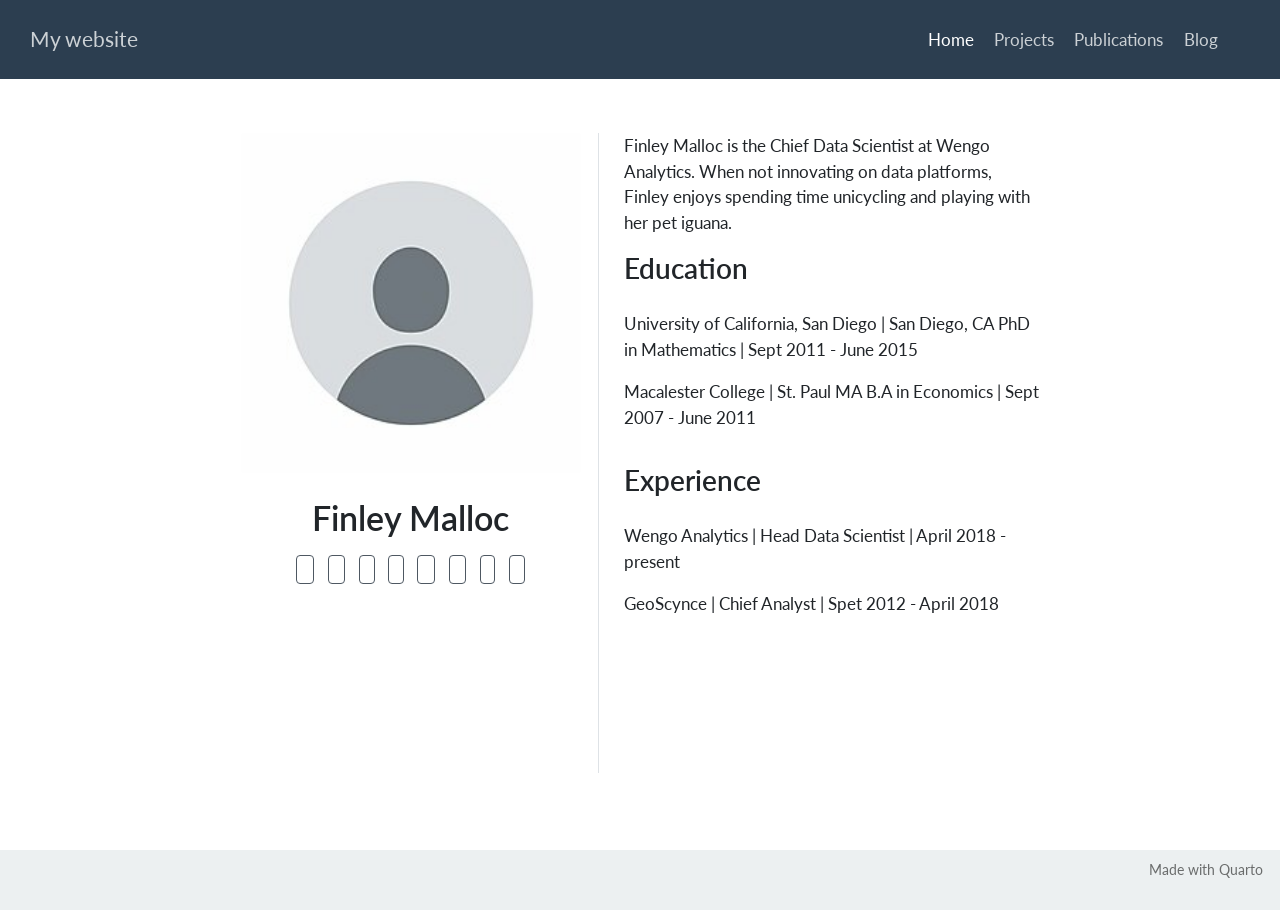
==== index.html @ 3b53aaf0 "Initialize gh-pages" ====
<!DOCTYPE html>
<html xmlns="http://www.w3.org/1999/xhtml" lang="en" xml:lang="en"><head>

<meta charset="utf-8">
<meta name="generator" content="quarto-1.5.57">

<meta name="viewport" content="width=device-width, initial-scale=1.0, user-scalable=yes">


<title>Finley Malloc – My website</title>
<style>
code{white-space: pre-wrap;}
span.smallcaps{font-variant: small-caps;}
div.columns{display: flex; gap: min(4vw, 1.5em);}
div.column{flex: auto; overflow-x: auto;}
div.hanging-indent{margin-left: 1.5em; text-indent: -1.5em;}
ul.task-list{list-style: none;}
ul.task-list li input[type="checkbox"] {
  width: 0.8em;
  margin: 0 0.8em 0.2em -1em; /* quarto-specific, see https://github.com/quarto-dev/quarto-cli/issues/4556 */ 
  vertical-align: middle;
}
</style>


<script src="site_libs/quarto-nav/quarto-nav.js"></script>
<script src="site_libs/quarto-nav/headroom.min.js"></script>
<script src="site_libs/clipboard/clipboard.min.js"></script>
<script src="site_libs/quarto-search/autocomplete.umd.js"></script>
<script src="site_libs/quarto-search/fuse.min.js"></script>
<script src="site_libs/quarto-search/quarto-search.js"></script>
<meta name="quarto:offset" content="./">
<script src="site_libs/quarto-html/quarto.js"></script>
<script src="site_libs/quarto-html/popper.min.js"></script>
<script src="site_libs/quarto-html/tippy.umd.min.js"></script>
<link href="site_libs/quarto-html/tippy.css" rel="stylesheet">
<link href="site_libs/quarto-html/quarto-syntax-highlighting.css" rel="stylesheet" id="quarto-text-highlighting-styles">
<script src="site_libs/bootstrap/bootstrap.min.js"></script>
<link href="site_libs/bootstrap/bootstrap-icons.css" rel="stylesheet">
<link href="site_libs/bootstrap/bootstrap.min.css" rel="stylesheet" id="quarto-bootstrap" data-mode="light">
<script src="site_libs/quarto-contrib/iconify-2.1.0/iconify-icon.min.js"></script>
<script id="quarto-search-options" type="application/json">{
  "location": "navbar",
  "copy-button": false,
  "collapse-after": 3,
  "panel-placement": "end",
  "type": "overlay",
  "limit": 50,
  "keyboard-shortcut": [
    "f",
    "/",
    "s"
  ],
  "show-item-context": false,
  "language": {
    "search-no-results-text": "No results",
    "search-matching-documents-text": "matching documents",
    "search-copy-link-title": "Copy link to search",
    "search-hide-matches-text": "Hide additional matches",
    "search-more-match-text": "more match in this document",
    "search-more-matches-text": "more matches in this document",
    "search-clear-button-title": "Clear",
    "search-text-placeholder": "",
    "search-detached-cancel-button-title": "Cancel",
    "search-submit-button-title": "Submit",
    "search-label": "Search"
  }
}</script>


<link rel="stylesheet" href="styles.css">
<meta property="og:title" content="Finley Malloc – My website">
<meta property="og:description" content="I am a scientist">
<meta property="og:site_name" content="My website">
<meta name="twitter:title" content="Finley Malloc – My website">
<meta name="twitter:description" content="I am a scientist">
<meta name="twitter:card" content="summary">
</head>

<body class="nav-fixed fullcontent">

<div id="quarto-search-results"></div>
  <header id="quarto-header" class="headroom fixed-top">
    <nav class="navbar navbar-expand-lg " data-bs-theme="dark">
      <div class="navbar-container container-fluid">
      <div class="navbar-brand-container mx-auto">
    <a class="navbar-brand" href="./index.html">
    <span class="navbar-title">My website</span>
    </a>
  </div>
            <div id="quarto-search" class="" title="Search"></div>
          <button class="navbar-toggler" type="button" data-bs-toggle="collapse" data-bs-target="#navbarCollapse" aria-controls="navbarCollapse" role="menu" aria-expanded="false" aria-label="Toggle navigation" onclick="if (window.quartoToggleHeadroom) { window.quartoToggleHeadroom(); }">
  <span class="navbar-toggler-icon"></span>
</button>
          <div class="collapse navbar-collapse" id="navbarCollapse">
            <ul class="navbar-nav navbar-nav-scroll ms-auto">
  <li class="nav-item">
    <a class="nav-link active" href="./index.html" aria-current="page"> 
<span class="menu-text">Home</span></a>
  </li>  
  <li class="nav-item">
    <a class="nav-link" href="./Projects.html"> 
<span class="menu-text">Projects</span></a>
  </li>  
  <li class="nav-item">
    <a class="nav-link" href="./Publications.html"> 
<span class="menu-text">Publications</span></a>
  </li>  
  <li class="nav-item">
    <a class="nav-link" href="./Blog.html"> 
<span class="menu-text">Blog</span></a>
  </li>  
  <li class="nav-item compact">
    <a class="nav-link" href="./index.xml"> <i class="bi bi-rss" role="img">
</i> 
<span class="menu-text"></span></a>
  </li>  
</ul>
          </div> <!-- /navcollapse -->
            <div class="quarto-navbar-tools">
</div>
      </div> <!-- /container-fluid -->
    </nav>
</header>
<!-- content -->
<div id="quarto-content" class="quarto-container page-columns page-rows-contents page-layout-article page-navbar">
<!-- sidebar -->
<!-- margin-sidebar -->
    
<!-- main -->
<div class="quarto-about-trestles">
  <div class="about-entity">
    <img src="avatar.jpg" class="about-image
  rounded " style="width: 20em;">
<header id="title-block-header" class="quarto-title-block default">
<div class="quarto-title">
<h1 class="title">Finley Malloc</h1>
</div>
<div class="quarto-title-meta">
  </div>
</header>
    <div class="about-links">
  <a href="mailto: test@example.com" class="about-link" rel="" target="">
    <i class="bi bi-envelope"></i>
     <span class="about-link-text"></span>
  </a>
  <a href="https://joinmastodon.org" class="about-link" rel="" target="">
    <i class="bi bi-mastodon"></i>
     <span class="about-link-text"></span>
  </a>
  <a href="https://bsky.app" class="about-link" rel="" target="">
     <span class="about-link-text"><iconify-icon role="img" inline="" icon="fa6-brands:bluesky" aria-label="Icon bluesky from fa6-brands Iconify.design set." title="BlueSky"></iconify-icon></span>
  </a>
  <a href="https://x.com" class="about-link" rel="" target="">
     <span class="about-link-text"><iconify-icon role="img" inline="" icon="fa6-brands:x-twitter" aria-label="Icon x-twitter from fa6-brands Iconify.design set." title="Twitter"></iconify-icon></span>
  </a>
  <a href="https://github.com" class="about-link" rel="" target="">
    <i class="bi bi-github"></i>
     <span class="about-link-text"></span>
  </a>
  <a href="https://linkedin.com/" class="about-link" rel="" target="">
    <i class="bi bi-linkedin"></i>
     <span class="about-link-text"></span>
  </a>
  <a href="https://scholar.google.com" class="about-link" rel="" target="">
     <span class="about-link-text"><iconify-icon role="img" inline="" icon="academicons:google-scholar-square" style="font-size: 1.2em;" aria-label="Icon google-scholar-square from academicons Iconify.design set." title="Scholar"></iconify-icon></span>
  </a>
  <a href="https://orcid.org/" class="about-link" rel="" target="">
     <span class="about-link-text"><iconify-icon role="img" inline="" icon="fa6-brands:orcid" style="font-size: 1.2em;" aria-label="Icon orcid from fa6-brands Iconify.design set." title="ORCID"></iconify-icon></span>
  </a>
</div>
  </div>
  <div class="about-contents"><main class="content" id="quarto-document-content">
<p>Finley Malloc is the Chief Data Scientist at Wengo Analytics. When not innovating on data platforms, Finley enjoys spending time unicycling and playing with her pet iguana.</p>
<section id="education" class="level2">
<h2 data-anchor-id="education">Education</h2>
<p>University of California, San Diego | San Diego, CA PhD in Mathematics | Sept 2011 - June 2015</p>
<p>Macalester College | St.&nbsp;Paul MA B.A in Economics | Sept 2007 - June 2011</p>
</section>
<section id="experience" class="level2">
<h2 data-anchor-id="experience">Experience</h2>
<p>Wengo Analytics | Head Data Scientist | April 2018 - present</p>
<p>GeoScynce | Chief Analyst | Spet 2012 - April 2018</p>


</section>
</main></div>
</div>
 <!-- /main -->
<script id="quarto-html-after-body" type="application/javascript">
window.document.addEventListener("DOMContentLoaded", function (event) {
  const toggleBodyColorMode = (bsSheetEl) => {
    const mode = bsSheetEl.getAttribute("data-mode");
    const bodyEl = window.document.querySelector("body");
    if (mode === "dark") {
      bodyEl.classList.add("quarto-dark");
      bodyEl.classList.remove("quarto-light");
    } else {
      bodyEl.classList.add("quarto-light");
      bodyEl.classList.remove("quarto-dark");
    }
  }
  const toggleBodyColorPrimary = () => {
    const bsSheetEl = window.document.querySelector("link#quarto-bootstrap");
    if (bsSheetEl) {
      toggleBodyColorMode(bsSheetEl);
    }
  }
  toggleBodyColorPrimary();  
  const isCodeAnnotation = (el) => {
    for (const clz of el.classList) {
      if (clz.startsWith('code-annotation-')) {                     
        return true;
      }
    }
    return false;
  }
  const onCopySuccess = function(e) {
    // button target
    const button = e.trigger;
    // don't keep focus
    button.blur();
    // flash "checked"
    button.classList.add('code-copy-button-checked');
    var currentTitle = button.getAttribute("title");
    button.setAttribute("title", "Copied!");
    let tooltip;
    if (window.bootstrap) {
      button.setAttribute("data-bs-toggle", "tooltip");
      button.setAttribute("data-bs-placement", "left");
      button.setAttribute("data-bs-title", "Copied!");
      tooltip = new bootstrap.Tooltip(button, 
        { trigger: "manual", 
          customClass: "code-copy-button-tooltip",
          offset: [0, -8]});
      tooltip.show();    
    }
    setTimeout(function() {
      if (tooltip) {
        tooltip.hide();
        button.removeAttribute("data-bs-title");
        button.removeAttribute("data-bs-toggle");
        button.removeAttribute("data-bs-placement");
      }
      button.setAttribute("title", currentTitle);
      button.classList.remove('code-copy-button-checked');
    }, 1000);
    // clear code selection
    e.clearSelection();
  }
  const getTextToCopy = function(trigger) {
      const codeEl = trigger.previousElementSibling.cloneNode(true);
      for (const childEl of codeEl.children) {
        if (isCodeAnnotation(childEl)) {
          childEl.remove();
        }
      }
      return codeEl.innerText;
  }
  const clipboard = new window.ClipboardJS('.code-copy-button:not([data-in-quarto-modal])', {
    text: getTextToCopy
  });
  clipboard.on('success', onCopySuccess);
  if (window.document.getElementById('quarto-embedded-source-code-modal')) {
    // For code content inside modals, clipBoardJS needs to be initialized with a container option
    // TODO: Check when it could be a function (https://github.com/zenorocha/clipboard.js/issues/860)
    const clipboardModal = new window.ClipboardJS('.code-copy-button[data-in-quarto-modal]', {
      text: getTextToCopy,
      container: window.document.getElementById('quarto-embedded-source-code-modal')
    });
    clipboardModal.on('success', onCopySuccess);
  }
    var localhostRegex = new RegExp(/^(?:http|https):\/\/localhost\:?[0-9]*\//);
    var mailtoRegex = new RegExp(/^mailto:/);
      var filterRegex = new RegExp("https:\/\/pakillo\.github\.io\/academic-website-template-Quarto");
    var isInternal = (href) => {
        return filterRegex.test(href) || localhostRegex.test(href) || mailtoRegex.test(href);
    }
    // Inspect non-navigation links and adorn them if external
 	var links = window.document.querySelectorAll('a[href]:not(.nav-link):not(.navbar-brand):not(.toc-action):not(.sidebar-link):not(.sidebar-item-toggle):not(.pagination-link):not(.no-external):not([aria-hidden]):not(.dropdown-item):not(.quarto-navigation-tool):not(.about-link)');
    for (var i=0; i<links.length; i++) {
      const link = links[i];
      if (!isInternal(link.href)) {
        // undo the damage that might have been done by quarto-nav.js in the case of
        // links that we want to consider external
        if (link.dataset.originalHref !== undefined) {
          link.href = link.dataset.originalHref;
        }
      }
    }
  function tippyHover(el, contentFn, onTriggerFn, onUntriggerFn) {
    const config = {
      allowHTML: true,
      maxWidth: 500,
      delay: 100,
      arrow: false,
      appendTo: function(el) {
          return el.parentElement;
      },
      interactive: true,
      interactiveBorder: 10,
      theme: 'quarto',
      placement: 'bottom-start',
    };
    if (contentFn) {
      config.content = contentFn;
    }
    if (onTriggerFn) {
      config.onTrigger = onTriggerFn;
    }
    if (onUntriggerFn) {
      config.onUntrigger = onUntriggerFn;
    }
    window.tippy(el, config); 
  }
  const noterefs = window.document.querySelectorAll('a[role="doc-noteref"]');
  for (var i=0; i<noterefs.length; i++) {
    const ref = noterefs[i];
    tippyHover(ref, function() {
      // use id or data attribute instead here
      let href = ref.getAttribute('data-footnote-href') || ref.getAttribute('href');
      try { href = new URL(href).hash; } catch {}
      const id = href.replace(/^#\/?/, "");
      const note = window.document.getElementById(id);
      if (note) {
        return note.innerHTML;
      } else {
        return "";
      }
    });
  }
  const xrefs = window.document.querySelectorAll('a.quarto-xref');
  const processXRef = (id, note) => {
    // Strip column container classes
    const stripColumnClz = (el) => {
      el.classList.remove("page-full", "page-columns");
      if (el.children) {
        for (const child of el.children) {
          stripColumnClz(child);
        }
      }
    }
    stripColumnClz(note)
    if (id === null || id.startsWith('sec-')) {
      // Special case sections, only their first couple elements
      const container = document.createElement("div");
      if (note.children && note.children.length > 2) {
        container.appendChild(note.children[0].cloneNode(true));
        for (let i = 1; i < note.children.length; i++) {
          const child = note.children[i];
          if (child.tagName === "P" && child.innerText === "") {
            continue;
          } else {
            container.appendChild(child.cloneNode(true));
            break;
          }
        }
        if (window.Quarto?.typesetMath) {
          window.Quarto.typesetMath(container);
        }
        return container.innerHTML
      } else {
        if (window.Quarto?.typesetMath) {
          window.Quarto.typesetMath(note);
        }
        return note.innerHTML;
      }
    } else {
      // Remove any anchor links if they are present
      const anchorLink = note.querySelector('a.anchorjs-link');
      if (anchorLink) {
        anchorLink.remove();
      }
      if (window.Quarto?.typesetMath) {
        window.Quarto.typesetMath(note);
      }
      // TODO in 1.5, we should make sure this works without a callout special case
      if (note.classList.contains("callout")) {
        return note.outerHTML;
      } else {
        return note.innerHTML;
      }
    }
  }
  for (var i=0; i<xrefs.length; i++) {
    const xref = xrefs[i];
    tippyHover(xref, undefined, function(instance) {
      instance.disable();
      let url = xref.getAttribute('href');
      let hash = undefined; 
      if (url.startsWith('#')) {
        hash = url;
      } else {
        try { hash = new URL(url).hash; } catch {}
      }
      if (hash) {
        const id = hash.replace(/^#\/?/, "");
        const note = window.document.getElementById(id);
        if (note !== null) {
          try {
            const html = processXRef(id, note.cloneNode(true));
            instance.setContent(html);
          } finally {
            instance.enable();
            instance.show();
          }
        } else {
          // See if we can fetch this
          fetch(url.split('#')[0])
          .then(res => res.text())
          .then(html => {
            const parser = new DOMParser();
            const htmlDoc = parser.parseFromString(html, "text/html");
            const note = htmlDoc.getElementById(id);
            if (note !== null) {
              const html = processXRef(id, note);
              instance.setContent(html);
            } 
          }).finally(() => {
            instance.enable();
            instance.show();
          });
        }
      } else {
        // See if we can fetch a full url (with no hash to target)
        // This is a special case and we should probably do some content thinning / targeting
        fetch(url)
        .then(res => res.text())
        .then(html => {
          const parser = new DOMParser();
          const htmlDoc = parser.parseFromString(html, "text/html");
          const note = htmlDoc.querySelector('main.content');
          if (note !== null) {
            // This should only happen for chapter cross references
            // (since there is no id in the URL)
            // remove the first header
            if (note.children.length > 0 && note.children[0].tagName === "HEADER") {
              note.children[0].remove();
            }
            const html = processXRef(null, note);
            instance.setContent(html);
          } 
        }).finally(() => {
          instance.enable();
          instance.show();
        });
      }
    }, function(instance) {
    });
  }
      let selectedAnnoteEl;
      const selectorForAnnotation = ( cell, annotation) => {
        let cellAttr = 'data-code-cell="' + cell + '"';
        let lineAttr = 'data-code-annotation="' +  annotation + '"';
        const selector = 'span[' + cellAttr + '][' + lineAttr + ']';
        return selector;
      }
      const selectCodeLines = (annoteEl) => {
        const doc = window.document;
        const targetCell = annoteEl.getAttribute("data-target-cell");
        const targetAnnotation = annoteEl.getAttribute("data-target-annotation");
        const annoteSpan = window.document.querySelector(selectorForAnnotation(targetCell, targetAnnotation));
        const lines = annoteSpan.getAttribute("data-code-lines").split(",");
        const lineIds = lines.map((line) => {
          return targetCell + "-" + line;
        })
        let top = null;
        let height = null;
        let parent = null;
        if (lineIds.length > 0) {
            //compute the position of the single el (top and bottom and make a div)
            const el = window.document.getElementById(lineIds[0]);
            top = el.offsetTop;
            height = el.offsetHeight;
            parent = el.parentElement.parentElement;
          if (lineIds.length > 1) {
            const lastEl = window.document.getElementById(lineIds[lineIds.length - 1]);
            const bottom = lastEl.offsetTop + lastEl.offsetHeight;
            height = bottom - top;
          }
          if (top !== null && height !== null && parent !== null) {
            // cook up a div (if necessary) and position it 
            let div = window.document.getElementById("code-annotation-line-highlight");
            if (div === null) {
              div = window.document.createElement("div");
              div.setAttribute("id", "code-annotation-line-highlight");
              div.style.position = 'absolute';
              parent.appendChild(div);
            }
            div.style.top = top - 2 + "px";
            div.style.height = height + 4 + "px";
            div.style.left = 0;
            let gutterDiv = window.document.getElementById("code-annotation-line-highlight-gutter");
            if (gutterDiv === null) {
              gutterDiv = window.document.createElement("div");
              gutterDiv.setAttribute("id", "code-annotation-line-highlight-gutter");
              gutterDiv.style.position = 'absolute';
              const codeCell = window.document.getElementById(targetCell);
              const gutter = codeCell.querySelector('.code-annotation-gutter');
              gutter.appendChild(gutterDiv);
            }
            gutterDiv.style.top = top - 2 + "px";
            gutterDiv.style.height = height + 4 + "px";
          }
          selectedAnnoteEl = annoteEl;
        }
      };
      const unselectCodeLines = () => {
        const elementsIds = ["code-annotation-line-highlight", "code-annotation-line-highlight-gutter"];
        elementsIds.forEach((elId) => {
          const div = window.document.getElementById(elId);
          if (div) {
            div.remove();
          }
        });
        selectedAnnoteEl = undefined;
      };
        // Handle positioning of the toggle
    window.addEventListener(
      "resize",
      throttle(() => {
        elRect = undefined;
        if (selectedAnnoteEl) {
          selectCodeLines(selectedAnnoteEl);
        }
      }, 10)
    );
    function throttle(fn, ms) {
    let throttle = false;
    let timer;
      return (...args) => {
        if(!throttle) { // first call gets through
            fn.apply(this, args);
            throttle = true;
        } else { // all the others get throttled
            if(timer) clearTimeout(timer); // cancel #2
            timer = setTimeout(() => {
              fn.apply(this, args);
              timer = throttle = false;
            }, ms);
        }
      };
    }
      // Attach click handler to the DT
      const annoteDls = window.document.querySelectorAll('dt[data-target-cell]');
      for (const annoteDlNode of annoteDls) {
        annoteDlNode.addEventListener('click', (event) => {
          const clickedEl = event.target;
          if (clickedEl !== selectedAnnoteEl) {
            unselectCodeLines();
            const activeEl = window.document.querySelector('dt[data-target-cell].code-annotation-active');
            if (activeEl) {
              activeEl.classList.remove('code-annotation-active');
            }
            selectCodeLines(clickedEl);
            clickedEl.classList.add('code-annotation-active');
          } else {
            // Unselect the line
            unselectCodeLines();
            clickedEl.classList.remove('code-annotation-active');
          }
        });
      }
  const findCites = (el) => {
    const parentEl = el.parentElement;
    if (parentEl) {
      const cites = parentEl.dataset.cites;
      if (cites) {
        return {
          el,
          cites: cites.split(' ')
        };
      } else {
        return findCites(el.parentElement)
      }
    } else {
      return undefined;
    }
  };
  var bibliorefs = window.document.querySelectorAll('a[role="doc-biblioref"]');
  for (var i=0; i<bibliorefs.length; i++) {
    const ref = bibliorefs[i];
    const citeInfo = findCites(ref);
    if (citeInfo) {
      tippyHover(citeInfo.el, function() {
        var popup = window.document.createElement('div');
        citeInfo.cites.forEach(function(cite) {
          var citeDiv = window.document.createElement('div');
          citeDiv.classList.add('hanging-indent');
          citeDiv.classList.add('csl-entry');
          var biblioDiv = window.document.getElementById('ref-' + cite);
          if (biblioDiv) {
            citeDiv.innerHTML = biblioDiv.innerHTML;
          }
          popup.appendChild(citeDiv);
        });
        return popup.innerHTML;
      });
    }
  }
});
</script>
</div> <!-- /content -->
<footer class="footer">
  <div class="nav-footer">
    <div class="nav-footer-left">
      &nbsp;
    </div>   
    <div class="nav-footer-center">
      &nbsp;
    </div>
    <div class="nav-footer-right">
<p>Made with Quarto</p>
</div>
  </div>
</footer>




</body></html>
---- site_libs/quarto-html/tippy.css ----
.tippy-box[data-animation=fade][data-state=hidden]{opacity:0}[data-tippy-root]{max-width:calc(100vw - 10px)}.tippy-box{position:relative;background-color:#333;color:#fff;border-radius:4px;font-size:14px;line-height:1.4;white-space:normal;outline:0;transition-property:transform,visibility,opacity}.tippy-box[data-placement^=top]>.tippy-arrow{bottom:0}.tippy-box[data-placement^=top]>.tippy-arrow:before{bottom:-7px;left:0;border-width:8px 8px 0;border-top-color:initial;transform-origin:center top}.tippy-box[data-placement^=bottom]>.tippy-arrow{top:0}.tippy-box[data-placement^=bottom]>.tippy-arrow:before{top:-7px;left:0;border-width:0 8px 8px;border-bottom-color:initial;transform-origin:center bottom}.tippy-box[data-placement^=left]>.tippy-arrow{right:0}.tippy-box[data-placement^=left]>.tippy-arrow:before{border-width:8px 0 8px 8px;border-left-color:initial;right:-7px;transform-origin:center left}.tippy-box[data-placement^=right]>.tippy-arrow{left:0}.tippy-box[data-placement^=right]>.tippy-arrow:before{left:-7px;border-width:8px 8px 8px 0;border-right-color:initial;transform-origin:center right}.tippy-box[data-inertia][data-state=visible]{transition-timing-function:cubic-bezier(.54,1.5,.38,1.11)}.tippy-arrow{width:16px;height:16px;color:#333}.tippy-arrow:before{content:"";position:absolute;border-color:transparent;border-style:solid}.tippy-content{position:relative;padding:5px 9px;z-index:1}
---- site_libs/quarto-html/quarto-syntax-highlighting.css ----
/* quarto syntax highlight colors */
:root {
  --quarto-hl-ot-color: #003B4F;
  --quarto-hl-at-color: #657422;
  --quarto-hl-ss-color: #20794D;
  --quarto-hl-an-color: #5E5E5E;
  --quarto-hl-fu-color: #4758AB;
  --quarto-hl-st-color: #20794D;
  --quarto-hl-cf-color: #003B4F;
  --quarto-hl-op-color: #5E5E5E;
  --quarto-hl-er-color: #AD0000;
  --quarto-hl-bn-color: #AD0000;
  --quarto-hl-al-color: #AD0000;
  --quarto-hl-va-color: #111111;
  --quarto-hl-bu-color: inherit;
  --quarto-hl-ex-color: inherit;
  --quarto-hl-pp-color: #AD0000;
  --quarto-hl-in-color: #5E5E5E;
  --quarto-hl-vs-color: #20794D;
  --quarto-hl-wa-color: #5E5E5E;
  --quarto-hl-do-color: #5E5E5E;
  --quarto-hl-im-color: #00769E;
  --quarto-hl-ch-color: #20794D;
  --quarto-hl-dt-color: #AD0000;
  --quarto-hl-fl-color: #AD0000;
  --quarto-hl-co-color: #5E5E5E;
  --quarto-hl-cv-color: #5E5E5E;
  --quarto-hl-cn-color: #8f5902;
  --quarto-hl-sc-color: #5E5E5E;
  --quarto-hl-dv-color: #AD0000;
  --quarto-hl-kw-color: #003B4F;
}

/* other quarto variables */
:root {
  --quarto-font-monospace: SFMono-Regular, Menlo, Monaco, Consolas, "Liberation Mono", "Courier New", monospace;
}

pre > code.sourceCode > span {
  color: #003B4F;
}

code span {
  color: #003B4F;
}

code.sourceCode > span {
  color: #003B4F;
}

div.sourceCode,
div.sourceCode pre.sourceCode {
  color: #003B4F;
}

code span.ot {
  color: #003B4F;
  font-style: inherit;
}

code span.at {
  color: #657422;
  font-style: inherit;
}

code span.ss {
  color: #20794D;
  font-style: inherit;
}

code span.an {
  color: #5E5E5E;
  font-style: inherit;
}

code span.fu {
  color: #4758AB;
  font-style: inherit;
}

code span.st {
  color: #20794D;
  font-style: inherit;
}

code span.cf {
  color: #003B4F;
  font-weight: bold;
  font-style: inherit;
}

code span.op {
  color: #5E5E5E;
  font-style: inherit;
}

code span.er {
  color: #AD0000;
  font-style: inherit;
}

code span.bn {
  color: #AD0000;
  font-style: inherit;
}

code span.al {
  color: #AD0000;
  font-style: inherit;
}

code span.va {
  color: #111111;
  font-style: inherit;
}

code span.bu {
  font-style: inherit;
}

code span.ex {
  font-style: inherit;
}

code span.pp {
  color: #AD0000;
  font-style: inherit;
}

code span.in {
  color: #5E5E5E;
  font-style: inherit;
}

code span.vs {
  color: #20794D;
  font-style: inherit;
}

code span.wa {
  color: #5E5E5E;
  font-style: italic;
}

code span.do {
  color: #5E5E5E;
  font-style: italic;
}

code span.im {
  color: #00769E;
  font-style: inherit;
}

code span.ch {
  color: #20794D;
  font-style: inherit;
}

code span.dt {
  color: #AD0000;
  font-style: inherit;
}

code span.fl {
  color: #AD0000;
  font-style: inherit;
}

code span.co {
  color: #5E5E5E;
  font-style: inherit;
}

code span.cv {
  color: #5E5E5E;
  font-style: italic;
}

code span.cn {
  color: #8f5902;
  font-style: inherit;
}

code span.sc {
  color: #5E5E5E;
  font-style: inherit;
}

code span.dv {
  color: #AD0000;
  font-style: inherit;
}

code span.kw {
  color: #003B4F;
  font-weight: bold;
  font-style: inherit;
}

.prevent-inlining {
  content: "</";
}

/*# sourceMappingURL=debc5d5d77c3f9108843748ff7464032.css.map */
---- styles.css ----
/* css styles */
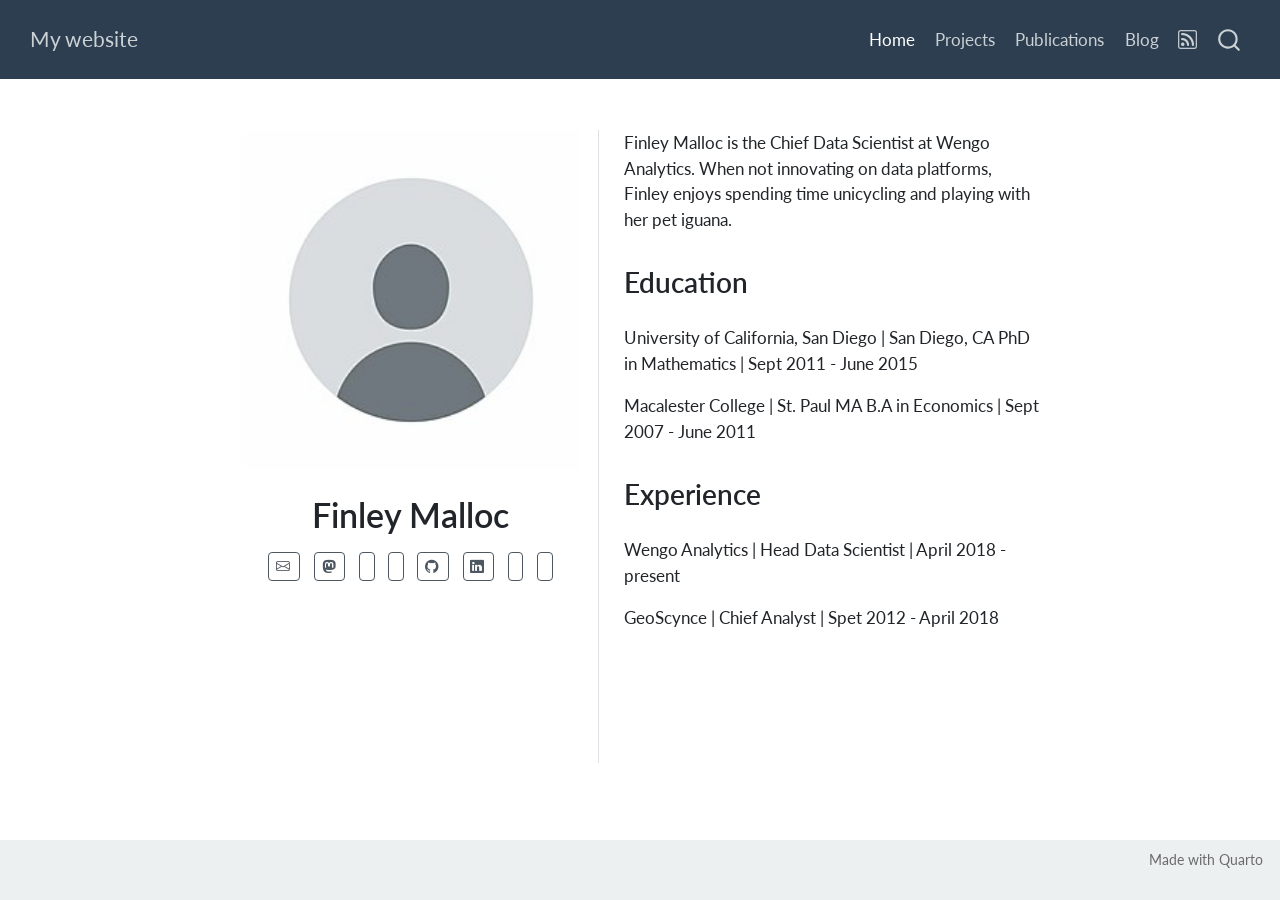
==== commit 86c0052e: "Built site for gh-pages" ====
--- a/index.html
+++ b/index.html
@@ -2,17 +2,23 @@
 <html xmlns="http://www.w3.org/1999/xhtml" lang="en" xml:lang="en"><head>
 
 <meta charset="utf-8">
-<meta name="generator" content="quarto-1.5.57">
+<meta name="generator" content="quarto-1.11.9">
 
 <meta name="viewport" content="width=device-width, initial-scale=1.0, user-scalable=yes">
 
 
 <title>Finley Malloc – My website</title>
 <style>
-code{white-space: pre-wrap;}
+/* Default styles provided by pandoc.
+** See https://pandoc.org/MANUAL.html#variables-for-html for config info.
+*/
 span.smallcaps{font-variant: small-caps;}
-div.columns{display: flex; gap: min(4vw, 1.5em);}
-div.column{flex: auto; overflow-x: auto;}
+div.columns{display: flex; gap: 1.5em;}
+div.column{flex: auto;}
+@media screen {
+div.columns{gap: min(4vw, 1.5em);}
+div.column{overflow-x: auto;}
+}
 div.hanging-indent{margin-left: 1.5em; text-indent: -1.5em;}
 ul.task-list{list-style: none;}
 ul.task-list li input[type="checkbox"] {
@@ -30,14 +36,16 @@
 <script src="site_libs/quarto-search/fuse.min.js"></script>
 <script src="site_libs/quarto-search/quarto-search.js"></script>
 <meta name="quarto:offset" content="./">
-<script src="site_libs/quarto-html/quarto.js"></script>
+<script src="site_libs/quarto-html/quarto.js" type="module"></script>
+<script src="site_libs/quarto-html/tabsets/tabsets.js" type="module"></script>
+<script src="site_libs/quarto-html/scrollable-regions/scrollable-regions.js" type="module"></script>
 <script src="site_libs/quarto-html/popper.min.js"></script>
 <script src="site_libs/quarto-html/tippy.umd.min.js"></script>
 <link href="site_libs/quarto-html/tippy.css" rel="stylesheet">
-<link href="site_libs/quarto-html/quarto-syntax-highlighting.css" rel="stylesheet" id="quarto-text-highlighting-styles">
+<link href="site_libs/quarto-html/quarto-syntax-highlighting-63b5708e65d6cd79cd7618c58d0c21e7.css" rel="stylesheet" id="quarto-text-highlighting-styles">
 <script src="site_libs/bootstrap/bootstrap.min.js"></script>
 <link href="site_libs/bootstrap/bootstrap-icons.css" rel="stylesheet">
-<link href="site_libs/bootstrap/bootstrap.min.css" rel="stylesheet" id="quarto-bootstrap" data-mode="light">
+<link href="site_libs/bootstrap/bootstrap-729a1128213b96581df73db3fffacd4e.min.css" rel="stylesheet" append-hash="true" id="quarto-bootstrap" data-mode="light">
 <script src="site_libs/quarto-contrib/iconify-2.1.0/iconify-icon.min.js"></script>
 <script id="quarto-search-options" type="application/json">{
   "location": "navbar",
@@ -77,19 +85,18 @@
 <meta name="twitter:card" content="summary">
 </head>
 
-<body class="nav-fixed fullcontent">
+<body class="nav-fixed fullcontent quarto-light"><a id="quarto-skip-link" class="visually-hidden-focusable" href="#quarto-document-content">Skip to main content</a>
 
 <div id="quarto-search-results"></div>
   <header id="quarto-header" class="headroom fixed-top">
-    <nav class="navbar navbar-expand-lg " data-bs-theme="dark">
+    <nav class="navbar navbar-expand-lg " data-bs-theme="dark" aria-label="Site">
       <div class="navbar-container container-fluid">
       <div class="navbar-brand-container mx-auto">
     <a class="navbar-brand" href="./index.html">
     <span class="navbar-title">My website</span>
     </a>
   </div>
-            <div id="quarto-search" class="" title="Search"></div>
-          <button class="navbar-toggler" type="button" data-bs-toggle="collapse" data-bs-target="#navbarCollapse" aria-controls="navbarCollapse" role="menu" aria-expanded="false" aria-label="Toggle navigation" onclick="if (window.quartoToggleHeadroom) { window.quartoToggleHeadroom(); }">
+          <button class="navbar-toggler" type="button" data-bs-toggle="collapse" data-bs-target="#navbarCollapse" aria-controls="navbarCollapse" aria-expanded="false" aria-label="Toggle navigation" onclick="if (window.quartoToggleHeadroom) { window.quartoToggleHeadroom(); }">
   <span class="navbar-toggler-icon"></span>
 </button>
           <div class="collapse navbar-collapse" id="navbarCollapse">
@@ -119,6 +126,7 @@
           </div> <!-- /navcollapse -->
             <div class="quarto-navbar-tools">
 </div>
+            <div id="quarto-search" class="" title="Search"></div>
       </div> <!-- /container-fluid -->
     </nav>
 </header>
@@ -170,7 +178,7 @@
   </a>
 </div>
   </div>
-  <div class="about-contents"><main class="content" id="quarto-document-content">
+  <div class="about-contents"><main class="content" id="quarto-document-content" tabindex="-1">
 <p>Finley Malloc is the Chief Data Scientist at Wengo Analytics. When not innovating on data platforms, Finley enjoys spending time unicycling and playing with her pet iguana.</p>
 <section id="education" class="level2">
 <h2 data-anchor-id="education">Education</h2>
@@ -188,232 +196,299 @@
 </div>
  <!-- /main -->
 <script id="quarto-html-after-body" type="application/javascript">
-window.document.addEventListener("DOMContentLoaded", function (event) {
-  const toggleBodyColorMode = (bsSheetEl) => {
-    const mode = bsSheetEl.getAttribute("data-mode");
-    const bodyEl = window.document.querySelector("body");
-    if (mode === "dark") {
-      bodyEl.classList.add("quarto-dark");
-      bodyEl.classList.remove("quarto-light");
-    } else {
-      bodyEl.classList.add("quarto-light");
-      bodyEl.classList.remove("quarto-dark");
-    }
-  }
-  const toggleBodyColorPrimary = () => {
-    const bsSheetEl = window.document.querySelector("link#quarto-bootstrap");
-    if (bsSheetEl) {
-      toggleBodyColorMode(bsSheetEl);
-    }
-  }
-  toggleBodyColorPrimary();  
-  const isCodeAnnotation = (el) => {
-    for (const clz of el.classList) {
-      if (clz.startsWith('code-annotation-')) {                     
-        return true;
-      }
-    }
-    return false;
-  }
-  const onCopySuccess = function(e) {
-    // button target
-    const button = e.trigger;
-    // don't keep focus
-    button.blur();
-    // flash "checked"
-    button.classList.add('code-copy-button-checked');
-    var currentTitle = button.getAttribute("title");
-    button.setAttribute("title", "Copied!");
-    let tooltip;
-    if (window.bootstrap) {
-      button.setAttribute("data-bs-toggle", "tooltip");
-      button.setAttribute("data-bs-placement", "left");
-      button.setAttribute("data-bs-title", "Copied!");
-      tooltip = new bootstrap.Tooltip(button, 
-        { trigger: "manual", 
-          customClass: "code-copy-button-tooltip",
-          offset: [0, -8]});
-      tooltip.show();    
-    }
-    setTimeout(function() {
-      if (tooltip) {
-        tooltip.hide();
-        button.removeAttribute("data-bs-title");
-        button.removeAttribute("data-bs-toggle");
-        button.removeAttribute("data-bs-placement");
-      }
-      button.setAttribute("title", currentTitle);
-      button.classList.remove('code-copy-button-checked');
-    }, 1000);
-    // clear code selection
-    e.clearSelection();
-  }
-  const getTextToCopy = function(trigger) {
-      const codeEl = trigger.previousElementSibling.cloneNode(true);
+  window.document.addEventListener("DOMContentLoaded", function (event) {
+    const isCodeAnnotation = (el) => {
+      for (const clz of el.classList) {
+        if (clz.startsWith('code-annotation-')) {                     
+          return true;
+        }
+      }
+      return false;
+    }
+    const onCopySuccess = function(e) {
+      // button target
+      const button = e.trigger;
+      // don't keep focus
+      button.blur();
+      // flash "checked"
+      button.classList.add('code-copy-button-checked');
+      var currentTitle = button.getAttribute("title");
+      button.setAttribute("title", "Copied!");
+      let tooltip;
+      if (window.bootstrap) {
+        button.setAttribute("data-bs-toggle", "tooltip");
+        button.setAttribute("data-bs-placement", "left");
+        button.setAttribute("data-bs-title", "Copied!");
+        tooltip = new bootstrap.Tooltip(button, 
+          { trigger: "manual", 
+            customClass: "code-copy-button-tooltip",
+            offset: [0, -8]});
+        tooltip.show();    
+      }
+      setTimeout(function() {
+        if (tooltip) {
+          tooltip.hide();
+          button.removeAttribute("data-bs-title");
+          button.removeAttribute("data-bs-toggle");
+          button.removeAttribute("data-bs-placement");
+        }
+        button.setAttribute("title", currentTitle);
+        button.classList.remove('code-copy-button-checked');
+      }, 1000);
+      // clear code selection
+      e.clearSelection();
+    }
+    const getTextToCopy = function(trigger) {
+      const outerScaffold = trigger.parentElement.cloneNode(true);
+      const codeEl = outerScaffold.querySelector('code');
       for (const childEl of codeEl.children) {
         if (isCodeAnnotation(childEl)) {
           childEl.remove();
         }
       }
       return codeEl.innerText;
-  }
-  const clipboard = new window.ClipboardJS('.code-copy-button:not([data-in-quarto-modal])', {
-    text: getTextToCopy
-  });
-  clipboard.on('success', onCopySuccess);
-  if (window.document.getElementById('quarto-embedded-source-code-modal')) {
-    // For code content inside modals, clipBoardJS needs to be initialized with a container option
-    // TODO: Check when it could be a function (https://github.com/zenorocha/clipboard.js/issues/860)
-    const clipboardModal = new window.ClipboardJS('.code-copy-button[data-in-quarto-modal]', {
-      text: getTextToCopy,
-      container: window.document.getElementById('quarto-embedded-source-code-modal')
+    }
+    const clipboard = new window.ClipboardJS('.code-copy-button:not([data-in-quarto-modal])', {
+      text: getTextToCopy
     });
-    clipboardModal.on('success', onCopySuccess);
-  }
-    var localhostRegex = new RegExp(/^(?:http|https):\/\/localhost\:?[0-9]*\//);
-    var mailtoRegex = new RegExp(/^mailto:/);
-      var filterRegex = new RegExp("https:\/\/pakillo\.github\.io\/academic-website-template-Quarto");
-    var isInternal = (href) => {
-        return filterRegex.test(href) || localhostRegex.test(href) || mailtoRegex.test(href);
-    }
-    // Inspect non-navigation links and adorn them if external
- 	var links = window.document.querySelectorAll('a[href]:not(.nav-link):not(.navbar-brand):not(.toc-action):not(.sidebar-link):not(.sidebar-item-toggle):not(.pagination-link):not(.no-external):not([aria-hidden]):not(.dropdown-item):not(.quarto-navigation-tool):not(.about-link)');
-    for (var i=0; i<links.length; i++) {
-      const link = links[i];
-      if (!isInternal(link.href)) {
-        // undo the damage that might have been done by quarto-nav.js in the case of
-        // links that we want to consider external
-        if (link.dataset.originalHref !== undefined) {
-          link.href = link.dataset.originalHref;
-        }
-      }
-    }
-  function tippyHover(el, contentFn, onTriggerFn, onUntriggerFn) {
-    const config = {
-      allowHTML: true,
-      maxWidth: 500,
-      delay: 100,
-      arrow: false,
-      appendTo: function(el) {
-          return el.parentElement;
+    clipboard.on('success', onCopySuccess);
+    if (window.document.getElementById('quarto-embedded-source-code-modal')) {
+      const clipboardModal = new window.ClipboardJS('.code-copy-button[data-in-quarto-modal]', {
+        text: getTextToCopy,
+        container: window.document.getElementById('quarto-embedded-source-code-modal')
+      });
+      clipboardModal.on('success', onCopySuccess);
+    }
+      var localhostRegex = new RegExp(/^(?:http|https):\/\/localhost\:?[0-9]*\//);
+      var mailtoRegex = new RegExp(/^mailto:/);
+        var filterRegex = new RegExp("https:\/\/pakillo\.github\.io\/academic-website-template-Quarto");
+      var isInternal = (href) => {
+          return filterRegex.test(href) || localhostRegex.test(href) || mailtoRegex.test(href);
+      }
+      // Inspect non-navigation links and adorn them if external
+      window.quartoDecorateExternalLinks = function (root) {
+     var links = (root || window.document).querySelectorAll('a[href]:not(.nav-link):not(.navbar-brand):not(.toc-action):not(.sidebar-link):not(.sidebar-item-toggle):not(.pagination-link):not(.no-external):not([aria-hidden]):not(.dropdown-item):not(.quarto-navigation-tool):not(.about-link)');
+      for (var i=0; i<links.length; i++) {
+        const link = links[i];
+        if (!isInternal(link.href)) {
+          // undo the damage that might have been done by quarto-nav.js in the case of
+          // links that we want to consider external
+          if (link.dataset.originalHref !== undefined) {
+            link.href = link.dataset.originalHref;
+          }
+          if (!link.classList.contains('no-external-icon')) {
+          }
+        }
+      }
+      };
+      window.quartoDecorateExternalLinks(window.document);
+    // Esc closes the popup (WCAG 1.4.13) and focus leaving both trigger and
+    // popup closes it (WCAG 2.4.11); tippy handles neither for interactive popups.
+    const hideOnEscAndFocusOut = {
+      name: 'hideOnEscAndFocusOut',
+      defaultValue: true,
+      fn(instance) {
+        const dismiss = () => {
+          // A show scheduled by the trigger delay would otherwise reopen it
+          instance.clearDelayTimeouts();
+          instance.hide();
+        };
+        const onKeyDown = (event) => {
+          if (event.key !== 'Escape') {
+            return;
+          }
+          // Keep Esc from also reaching page handlers (e.g. reveal.js overview),
+          // except an open reveal.js slide menu, which Esc should close too.
+          // The menu handles keys only when its keyboard option is on.
+          const menuHandlesEsc = window.Reveal?.getPlugin?.('menu')?.isOpen() &&
+            window.Reveal.getConfig().menu?.keyboard !== false;
+          if (!menuHandlesEsc) {
+            event.stopPropagation();
+          }
+          if (instance.popper.contains(window.document.activeElement)) {
+            // Disabled while refocusing so the focus trigger does not reopen it
+            instance.disable();
+            instance.reference.focus();
+            instance.enable();
+          }
+          dismiss();
+        };
+        const onFocusOut = (event) => {
+          const target = event.relatedTarget;
+          if (target && !instance.reference.contains(target) &&
+              !instance.popper.contains(target)) {
+            dismiss();
+          }
+        };
+        // On the trigger too: a click trigger (code-annotations: select) has no
+        // blur handling. Attached for the instance's lifetime so leaving the
+        // trigger also cancels a show still pending on the trigger delay.
+        instance.reference.addEventListener('focusout', onFocusOut);
+        return {
+          onShow() {
+            window.document.addEventListener('keydown', onKeyDown, true);
+            instance.popper.addEventListener('focusout', onFocusOut);
+          },
+          onHide() {
+            window.document.removeEventListener('keydown', onKeyDown, true);
+            instance.popper.removeEventListener('focusout', onFocusOut);
+          },
+          onDestroy() {
+            instance.reference.removeEventListener('focusout', onFocusOut);
+          },
+        };
       },
-      interactive: true,
-      interactiveBorder: 10,
-      theme: 'quarto',
-      placement: 'bottom-start',
     };
-    if (contentFn) {
-      config.content = contentFn;
-    }
-    if (onTriggerFn) {
-      config.onTrigger = onTriggerFn;
-    }
-    if (onUntriggerFn) {
-      config.onUntrigger = onUntriggerFn;
-    }
-    window.tippy(el, config); 
-  }
-  const noterefs = window.document.querySelectorAll('a[role="doc-noteref"]');
-  for (var i=0; i<noterefs.length; i++) {
-    const ref = noterefs[i];
-    tippyHover(ref, function() {
-      // use id or data attribute instead here
-      let href = ref.getAttribute('data-footnote-href') || ref.getAttribute('href');
-      try { href = new URL(href).hash; } catch {}
-      const id = href.replace(/^#\/?/, "");
-      const note = window.document.getElementById(id);
-      if (note) {
-        return note.innerHTML;
+    function tippyHover(el, contentFn, onTriggerFn, onUntriggerFn) {
+      const config = {
+        allowHTML: true,
+        maxWidth: 500,
+        delay: 100,
+        arrow: false,
+        appendTo: function(el) {
+            return el.parentElement;
+        },
+        interactive: true,
+        interactiveBorder: 10,
+        theme: 'quarto',
+        placement: 'bottom-start',
+        plugins: [hideOnEscAndFocusOut],
+      };
+      if (contentFn) {
+        config.content = contentFn;
+      }
+      if (onTriggerFn) {
+        config.onTrigger = onTriggerFn;
+      }
+      if (onUntriggerFn) {
+        config.onUntrigger = onUntriggerFn;
+      }
+      window.tippy(el, config); 
+    }
+    const noterefs = window.document.querySelectorAll('a[role="doc-noteref"]');
+    for (var i=0; i<noterefs.length; i++) {
+      const ref = noterefs[i];
+      tippyHover(ref, function() {
+        // use id or data attribute instead here
+        let href = ref.getAttribute('data-footnote-href') || ref.getAttribute('href');
+        try { href = new URL(href).hash; } catch {}
+        const id = href.replace(/^#\/?/, "");
+        const note = window.document.getElementById(id);
+        if (note) {
+          return note.innerHTML;
+        } else {
+          return "";
+        }
+      });
+    }
+    const xrefs = window.document.querySelectorAll('a.quarto-xref');
+    const processXRef = (id, note) => {
+      // Strip column container classes
+      const stripColumnClz = (el) => {
+        el.classList.remove("page-full", "page-columns");
+        if (el.children) {
+          for (const child of el.children) {
+            stripColumnClz(child);
+          }
+        }
+      }
+      stripColumnClz(note)
+      if (id === null || id.startsWith('sec-')) {
+        // Special case sections, only their first couple elements
+        const container = document.createElement("div");
+        if (note.children && note.children.length > 2) {
+          container.appendChild(note.children[0].cloneNode(true));
+          for (let i = 1; i < note.children.length; i++) {
+            const child = note.children[i];
+            if (child.tagName === "P" && child.innerText === "") {
+              continue;
+            } else {
+              container.appendChild(child.cloneNode(true));
+              break;
+            }
+          }
+          if (window.Quarto?.typesetMath) {
+            window.Quarto.typesetMath(container);
+          }
+          return container.innerHTML
+        } else {
+          if (window.Quarto?.typesetMath) {
+            window.Quarto.typesetMath(note);
+          }
+          return note.innerHTML;
+        }
       } else {
-        return "";
-      }
-    });
-  }
-  const xrefs = window.document.querySelectorAll('a.quarto-xref');
-  const processXRef = (id, note) => {
-    // Strip column container classes
-    const stripColumnClz = (el) => {
-      el.classList.remove("page-full", "page-columns");
-      if (el.children) {
-        for (const child of el.children) {
-          stripColumnClz(child);
-        }
-      }
-    }
-    stripColumnClz(note)
-    if (id === null || id.startsWith('sec-')) {
-      // Special case sections, only their first couple elements
-      const container = document.createElement("div");
-      if (note.children && note.children.length > 2) {
-        container.appendChild(note.children[0].cloneNode(true));
-        for (let i = 1; i < note.children.length; i++) {
-          const child = note.children[i];
-          if (child.tagName === "P" && child.innerText === "") {
-            continue;
-          } else {
-            container.appendChild(child.cloneNode(true));
-            break;
-          }
-        }
-        if (window.Quarto?.typesetMath) {
-          window.Quarto.typesetMath(container);
-        }
-        return container.innerHTML
-      } else {
+        // Remove any anchor links if they are present
+        const anchorLink = note.querySelector('a.anchorjs-link');
+        if (anchorLink) {
+          anchorLink.remove();
+        }
         if (window.Quarto?.typesetMath) {
           window.Quarto.typesetMath(note);
         }
-        return note.innerHTML;
-      }
-    } else {
-      // Remove any anchor links if they are present
-      const anchorLink = note.querySelector('a.anchorjs-link');
-      if (anchorLink) {
-        anchorLink.remove();
-      }
-      if (window.Quarto?.typesetMath) {
-        window.Quarto.typesetMath(note);
-      }
-      // TODO in 1.5, we should make sure this works without a callout special case
-      if (note.classList.contains("callout")) {
-        return note.outerHTML;
-      } else {
-        return note.innerHTML;
-      }
-    }
-  }
-  for (var i=0; i<xrefs.length; i++) {
-    const xref = xrefs[i];
-    tippyHover(xref, undefined, function(instance) {
-      instance.disable();
-      let url = xref.getAttribute('href');
-      let hash = undefined; 
-      if (url.startsWith('#')) {
-        hash = url;
-      } else {
-        try { hash = new URL(url).hash; } catch {}
-      }
-      if (hash) {
-        const id = hash.replace(/^#\/?/, "");
-        const note = window.document.getElementById(id);
-        if (note !== null) {
-          try {
-            const html = processXRef(id, note.cloneNode(true));
-            instance.setContent(html);
-          } finally {
-            instance.enable();
-            instance.show();
-          }
+        if (note.classList.contains("callout")) {
+          return note.outerHTML;
         } else {
-          // See if we can fetch this
-          fetch(url.split('#')[0])
+          return note.innerHTML;
+        }
+      }
+    }
+    for (var i=0; i<xrefs.length; i++) {
+      const xref = xrefs[i];
+      tippyHover(xref, undefined, function(instance) {
+        instance.disable();
+        let url = xref.getAttribute('href');
+        let hash = undefined; 
+        if (url.startsWith('#')) {
+          hash = url;
+        } else {
+          try { hash = new URL(url).hash; } catch {}
+        }
+        if (hash) {
+          const id = hash.replace(/^#\/?/, "");
+          const note = window.document.getElementById(id);
+          if (note !== null) {
+            try {
+              const html = processXRef(id, note.cloneNode(true));
+              instance.setContent(html);
+            } finally {
+              instance.enable();
+              instance.show();
+            }
+          } else {
+            // See if we can fetch this
+            fetch(url.split('#')[0])
+            .then(res => res.text())
+            .then(html => {
+              const parser = new DOMParser();
+              const htmlDoc = parser.parseFromString(html, "text/html");
+              const note = htmlDoc.getElementById(id);
+              if (note !== null) {
+                const html = processXRef(id, note);
+                instance.setContent(html);
+              } 
+            }).finally(() => {
+              instance.enable();
+              instance.show();
+            });
+          }
+        } else {
+          // See if we can fetch a full url (with no hash to target)
+          // This is a special case and we should probably do some content thinning / targeting
+          fetch(url)
           .then(res => res.text())
           .then(html => {
             const parser = new DOMParser();
             const htmlDoc = parser.parseFromString(html, "text/html");
-            const note = htmlDoc.getElementById(id);
+            const note = htmlDoc.querySelector('main.content');
             if (note !== null) {
-              const html = processXRef(id, note);
+              // This should only happen for chapter cross references
+              // (since there is no id in the URL)
+              // remove the first header
+              if (note.children.length > 0 && note.children[0].tagName === "HEADER") {
+                note.children[0].remove();
+              }
+              const html = processXRef(null, note);
               instance.setContent(html);
             } 
           }).finally(() => {
@@ -421,65 +496,55 @@
             instance.show();
           });
         }
-      } else {
-        // See if we can fetch a full url (with no hash to target)
-        // This is a special case and we should probably do some content thinning / targeting
-        fetch(url)
-        .then(res => res.text())
-        .then(html => {
-          const parser = new DOMParser();
-          const htmlDoc = parser.parseFromString(html, "text/html");
-          const note = htmlDoc.querySelector('main.content');
-          if (note !== null) {
-            // This should only happen for chapter cross references
-            // (since there is no id in the URL)
-            // remove the first header
-            if (note.children.length > 0 && note.children[0].tagName === "HEADER") {
-              note.children[0].remove();
-            }
-            const html = processXRef(null, note);
-            instance.setContent(html);
-          } 
-        }).finally(() => {
-          instance.enable();
-          instance.show();
-        });
-      }
-    }, function(instance) {
-    });
-  }
-      let selectedAnnoteEl;
-      const selectorForAnnotation = ( cell, annotation) => {
-        let cellAttr = 'data-code-cell="' + cell + '"';
-        let lineAttr = 'data-code-annotation="' +  annotation + '"';
-        const selector = 'span[' + cellAttr + '][' + lineAttr + ']';
-        return selector;
-      }
-      const selectCodeLines = (annoteEl) => {
-        const doc = window.document;
-        const targetCell = annoteEl.getAttribute("data-target-cell");
-        const targetAnnotation = annoteEl.getAttribute("data-target-annotation");
-        const annoteSpan = window.document.querySelector(selectorForAnnotation(targetCell, targetAnnotation));
-        const lines = annoteSpan.getAttribute("data-code-lines").split(",");
-        const lineIds = lines.map((line) => {
-          return targetCell + "-" + line;
-        })
-        let top = null;
-        let height = null;
-        let parent = null;
-        if (lineIds.length > 0) {
-            //compute the position of the single el (top and bottom and make a div)
+      }, function(instance) {
+      });
+    }
+        let selectedAnnoteEl;
+        const selectorForAnnotation = ( cell, annotation) => {
+          let cellAttr = 'data-code-cell="' + cell + '"';
+          let lineAttr = 'data-code-annotation="' +  annotation + '"';
+          const selector = 'span[' + cellAttr + '][' + lineAttr + ']';
+          return selector;
+        }
+        const selectCodeLines = (annoteEl) => {
+          const doc = window.document;
+          const targetCell = annoteEl.getAttribute("data-target-cell");
+          const targetAnnotation = annoteEl.getAttribute("data-target-annotation");
+          const annoteSpan = window.document.querySelector(selectorForAnnotation(targetCell, targetAnnotation));
+          const lines = annoteSpan.getAttribute("data-code-lines").split(",");
+          const lineIds = lines.map((line) => {
+            return targetCell + "-" + line;
+          })
+          // Each band is positioned against its own containing block, which is
+          // not the offsetParent of the lines, so place it from client rects.
+          const placeBand = (band, firstEl, lastEl, codeBlock) => {
+            const container = band.offsetParent;
+            if (container === null) {
+              return;
+            }
+            const containerRect = container.getBoundingClientRect();
+            // Reveal.js scales slides with a transform, so convert client
+            // pixels back to the CSS pixels of the container.
+            const scale = containerRect.height / container.offsetHeight || 1;
+            const firstRect = firstEl.getBoundingClientRect();
+            const lastRect = lastEl.getBoundingClientRect();
+            const top = (firstRect.top - containerRect.top) / scale - container.clientTop + container.scrollTop;
+            const height = (lastRect.bottom - firstRect.top) / scale;
+            band.style.top = top - 2 + "px";
+            band.style.height = height + 4 + "px";
+            if (codeBlock) {
+              // Without the copy button wrapper, the containing block is wider
+              // than the code block, so span the code block explicitly.
+              const blockRect = codeBlock.getBoundingClientRect();
+              band.style.left = (blockRect.left - containerRect.left) / scale - container.clientLeft + container.scrollLeft + "px";
+              band.style.width = blockRect.width / scale + "px";
+            }
+          };
+          if (lineIds.length > 0) {
             const el = window.document.getElementById(lineIds[0]);
-            top = el.offsetTop;
-            height = el.offsetHeight;
-            parent = el.parentElement.parentElement;
-          if (lineIds.length > 1) {
             const lastEl = window.document.getElementById(lineIds[lineIds.length - 1]);
-            const bottom = lastEl.offsetTop + lastEl.offsetHeight;
-            height = bottom - top;
-          }
-          if (top !== null && height !== null && parent !== null) {
-            // cook up a div (if necessary) and position it 
+            const parent = el.parentElement.parentElement;
+            // cook up a div (if necessary) and position it
             let div = window.document.getElementById("code-annotation-line-highlight");
             if (div === null) {
               div = window.document.createElement("div");
@@ -487,9 +552,7 @@
               div.style.position = 'absolute';
               parent.appendChild(div);
             }
-            div.style.top = top - 2 + "px";
-            div.style.height = height + 4 + "px";
-            div.style.left = 0;
+            placeBand(div, el, lastEl, parent.closest("div.sourceCode") || parent);
             let gutterDiv = window.document.getElementById("code-annotation-line-highlight-gutter");
             if (gutterDiv === null) {
               gutterDiv = window.document.createElement("div");
@@ -499,107 +562,108 @@
               const gutter = codeCell.querySelector('.code-annotation-gutter');
               gutter.appendChild(gutterDiv);
             }
-            gutterDiv.style.top = top - 2 + "px";
-            gutterDiv.style.height = height + 4 + "px";
-          }
-          selectedAnnoteEl = annoteEl;
-        }
-      };
-      const unselectCodeLines = () => {
-        const elementsIds = ["code-annotation-line-highlight", "code-annotation-line-highlight-gutter"];
-        elementsIds.forEach((elId) => {
-          const div = window.document.getElementById(elId);
-          if (div) {
-            div.remove();
-          }
+            placeBand(gutterDiv, el, lastEl);
+            selectedAnnoteEl = annoteEl;
+          }
+        };
+        const unselectCodeLines = () => {
+          const elementsIds = ["code-annotation-line-highlight", "code-annotation-line-highlight-gutter"];
+          elementsIds.forEach((elId) => {
+            const div = window.document.getElementById(elId);
+            if (div) {
+              div.remove();
+            }
+          });
+          selectedAnnoteEl = undefined;
+        };
+          // Handle positioning of the toggle
+      window.addEventListener(
+        "resize",
+        throttle(() => {
+          elRect = undefined;
+          if (selectedAnnoteEl) {
+            selectCodeLines(selectedAnnoteEl);
+          }
+        }, 10)
+      );
+      function throttle(fn, ms) {
+      let throttle = false;
+      let timer;
+        return (...args) => {
+          if(!throttle) { // first call gets through
+              fn.apply(this, args);
+              throttle = true;
+          } else { // all the others get throttled
+              if(timer) clearTimeout(timer); // cancel #2
+              timer = setTimeout(() => {
+                fn.apply(this, args);
+                timer = throttle = false;
+              }, ms);
+          }
+        };
+      }
+        // Attach click handler to the DT
+        const annoteDls = window.document.querySelectorAll('dt[data-target-cell]');
+        for (const annoteDlNode of annoteDls) {
+          annoteDlNode.addEventListener('click', (event) => {
+            const clickedEl = event.target;
+            if (clickedEl !== selectedAnnoteEl) {
+              unselectCodeLines();
+              const activeEl = window.document.querySelector('dt[data-target-cell].code-annotation-active');
+              if (activeEl) {
+                activeEl.classList.remove('code-annotation-active');
+              }
+              selectCodeLines(clickedEl);
+              clickedEl.classList.add('code-annotation-active');
+            } else {
+              // Unselect the line
+              unselectCodeLines();
+              clickedEl.classList.remove('code-annotation-active');
+            }
+          });
+        }
+    const findCites = (el) => {
+      const parentEl = el.parentElement;
+      if (parentEl) {
+        const cites = parentEl.dataset.cites;
+        if (cites) {
+          return {
+            el,
+            cites: cites.split(' ')
+          };
+        } else {
+          return findCites(el.parentElement)
+        }
+      } else {
+        return undefined;
+      }
+    };
+    var bibliorefs = window.document.querySelectorAll('a[role="doc-biblioref"]');
+    for (var i=0; i<bibliorefs.length; i++) {
+      const ref = bibliorefs[i];
+      const citeInfo = findCites(ref);
+      if (citeInfo) {
+        tippyHover(citeInfo.el, function() {
+          var popup = window.document.createElement('div');
+          citeInfo.cites.forEach(function(cite) {
+            var citeDiv = window.document.createElement('div');
+            citeDiv.classList.add('hanging-indent');
+            citeDiv.classList.add('csl-entry');
+            var biblioDiv = window.document.getElementById('ref-' + cite);
+            if (biblioDiv) {
+              citeDiv.innerHTML = biblioDiv.innerHTML;
+            }
+            popup.appendChild(citeDiv);
+          });
+          return popup.innerHTML;
         });
-        selectedAnnoteEl = undefined;
-      };
-        // Handle positioning of the toggle
-    window.addEventListener(
-      "resize",
-      throttle(() => {
-        elRect = undefined;
-        if (selectedAnnoteEl) {
-          selectCodeLines(selectedAnnoteEl);
-        }
-      }, 10)
-    );
-    function throttle(fn, ms) {
-    let throttle = false;
-    let timer;
-      return (...args) => {
-        if(!throttle) { // first call gets through
-            fn.apply(this, args);
-            throttle = true;
-        } else { // all the others get throttled
-            if(timer) clearTimeout(timer); // cancel #2
-            timer = setTimeout(() => {
-              fn.apply(this, args);
-              timer = throttle = false;
-            }, ms);
-        }
-      };
-    }
-      // Attach click handler to the DT
-      const annoteDls = window.document.querySelectorAll('dt[data-target-cell]');
-      for (const annoteDlNode of annoteDls) {
-        annoteDlNode.addEventListener('click', (event) => {
-          const clickedEl = event.target;
-          if (clickedEl !== selectedAnnoteEl) {
-            unselectCodeLines();
-            const activeEl = window.document.querySelector('dt[data-target-cell].code-annotation-active');
-            if (activeEl) {
-              activeEl.classList.remove('code-annotation-active');
-            }
-            selectCodeLines(clickedEl);
-            clickedEl.classList.add('code-annotation-active');
-          } else {
-            // Unselect the line
-            unselectCodeLines();
-            clickedEl.classList.remove('code-annotation-active');
-          }
-        });
-      }
-  const findCites = (el) => {
-    const parentEl = el.parentElement;
-    if (parentEl) {
-      const cites = parentEl.dataset.cites;
-      if (cites) {
-        return {
-          el,
-          cites: cites.split(' ')
-        };
-      } else {
-        return findCites(el.parentElement)
-      }
-    } else {
-      return undefined;
-    }
-  };
-  var bibliorefs = window.document.querySelectorAll('a[role="doc-biblioref"]');
-  for (var i=0; i<bibliorefs.length; i++) {
-    const ref = bibliorefs[i];
-    const citeInfo = findCites(ref);
-    if (citeInfo) {
-      tippyHover(citeInfo.el, function() {
-        var popup = window.document.createElement('div');
-        citeInfo.cites.forEach(function(cite) {
-          var citeDiv = window.document.createElement('div');
-          citeDiv.classList.add('hanging-indent');
-          citeDiv.classList.add('csl-entry');
-          var biblioDiv = window.document.getElementById('ref-' + cite);
-          if (biblioDiv) {
-            citeDiv.innerHTML = biblioDiv.innerHTML;
-          }
-          popup.appendChild(citeDiv);
-        });
-        return popup.innerHTML;
-      });
-    }
-  }
-});
-</script>
+      }
+    }
+  });
+  </script>
+  <script type="application/javascript">
+  window.quartoScrollableRegionsLabels = {"code":"Scrollable code","output":"Scrollable output"};
+  </script>
 </div> <!-- /content -->
 <footer class="footer">
   <div class="nav-footer">
--- a/site_libs/quarto-html/quarto-syntax-highlighting-63b5708e65d6cd79cd7618c58d0c21e7.css
+++ b/site_libs/quarto-html/quarto-syntax-highlighting-63b5708e65d6cd79cd7618c58d0c21e7.css
@@ -0,0 +1,236 @@
+/* quarto syntax highlight colors */
+:root {
+  --quarto-hl-ot-color: #003B4F;
+  --quarto-hl-at-color: #657422;
+  --quarto-hl-ss-color: #20794D;
+  --quarto-hl-an-color: #5E5E5E;
+  --quarto-hl-fu-color: #4758AB;
+  --quarto-hl-st-color: #20794D;
+  --quarto-hl-cf-color: #003B4F;
+  --quarto-hl-op-color: #5E5E5E;
+  --quarto-hl-er-color: #AD0000;
+  --quarto-hl-bn-color: #AD0000;
+  --quarto-hl-al-color: #AD0000;
+  --quarto-hl-va-color: #111111;
+  --quarto-hl-bu-color: inherit;
+  --quarto-hl-ex-color: inherit;
+  --quarto-hl-pp-color: #AD0000;
+  --quarto-hl-in-color: #5E5E5E;
+  --quarto-hl-vs-color: #20794D;
+  --quarto-hl-wa-color: #5E5E5E;
+  --quarto-hl-do-color: #5E5E5E;
+  --quarto-hl-im-color: #00769E;
+  --quarto-hl-ch-color: #20794D;
+  --quarto-hl-dt-color: #AD0000;
+  --quarto-hl-fl-color: #AD0000;
+  --quarto-hl-co-color: #5E5E5E;
+  --quarto-hl-cv-color: #5E5E5E;
+  --quarto-hl-cn-color: #8f5902;
+  --quarto-hl-sc-color: #5E5E5E;
+  --quarto-hl-dv-color: #AD0000;
+  --quarto-hl-kw-color: #003B4F;
+}
+
+/* other quarto variables */
+:root {
+  --quarto-font-monospace: SFMono-Regular, Menlo, Monaco, Consolas, "Liberation Mono", "Courier New", monospace;
+}
+
+/* syntax highlight based on Pandoc's rules */
+pre > code.sourceCode > span {
+  color: #003B4F;
+}
+
+code.sourceCode > span {
+  color: #003B4F;
+}
+
+div.sourceCode,
+div.sourceCode pre.sourceCode {
+  color: #003B4F;
+}
+
+/* Normal */
+code span {
+  color: #003B4F;
+}
+
+/* Alert */
+code span.al {
+  color: #AD0000;
+  font-style: inherit;
+}
+
+/* Annotation */
+code span.an {
+  color: #5E5E5E;
+  font-style: inherit;
+}
+
+/* Attribute */
+code span.at {
+  color: #657422;
+  font-style: inherit;
+}
+
+/* BaseN */
+code span.bn {
+  color: #AD0000;
+  font-style: inherit;
+}
+
+/* BuiltIn */
+code span.bu {
+  font-style: inherit;
+}
+
+/* ControlFlow */
+code span.cf {
+  color: #003B4F;
+  font-weight: bold;
+  font-style: inherit;
+}
+
+/* Char */
+code span.ch {
+  color: #20794D;
+  font-style: inherit;
+}
+
+/* Constant */
+code span.cn {
+  color: #8f5902;
+  font-style: inherit;
+}
+
+/* Comment */
+code span.co {
+  color: #5E5E5E;
+  font-style: inherit;
+}
+
+/* CommentVar */
+code span.cv {
+  color: #5E5E5E;
+  font-style: italic;
+}
+
+/* Documentation */
+code span.do {
+  color: #5E5E5E;
+  font-style: italic;
+}
+
+/* DataType */
+code span.dt {
+  color: #AD0000;
+  font-style: inherit;
+}
+
+/* DecVal */
+code span.dv {
+  color: #AD0000;
+  font-style: inherit;
+}
+
+/* Error */
+code span.er {
+  color: #AD0000;
+  font-style: inherit;
+}
+
+/* Extension */
+code span.ex {
+  font-style: inherit;
+}
+
+/* Float */
+code span.fl {
+  color: #AD0000;
+  font-style: inherit;
+}
+
+/* Function */
+code span.fu {
+  color: #4758AB;
+  font-style: inherit;
+}
+
+/* Import */
+code span.im {
+  color: #00769E;
+  font-style: inherit;
+}
+
+/* Information */
+code span.in {
+  color: #5E5E5E;
+  font-style: inherit;
+}
+
+/* Keyword */
+code span.kw {
+  color: #003B4F;
+  font-weight: bold;
+  font-style: inherit;
+}
+
+/* Operator */
+code span.op {
+  color: #5E5E5E;
+  font-style: inherit;
+}
+
+/* Other */
+code span.ot {
+  color: #003B4F;
+  font-style: inherit;
+}
+
+/* Preprocessor */
+code span.pp {
+  color: #AD0000;
+  font-style: inherit;
+}
+
+/* SpecialChar */
+code span.sc {
+  color: #5E5E5E;
+  font-style: inherit;
+}
+
+/* SpecialString */
+code span.ss {
+  color: #20794D;
+  font-style: inherit;
+}
+
+/* String */
+code span.st {
+  color: #20794D;
+  font-style: inherit;
+}
+
+/* Variable */
+code span.va {
+  color: #111111;
+  font-style: inherit;
+}
+
+/* VerbatimString */
+code span.vs {
+  color: #20794D;
+  font-style: inherit;
+}
+
+/* Warning */
+code span.wa {
+  color: #5E5E5E;
+  font-style: italic;
+}
+
+.prevent-inlining {
+  content: "</";
+}
+
+/*# sourceMappingURL=054cc16b9e9817627be6994582d2ffb5.css.map */
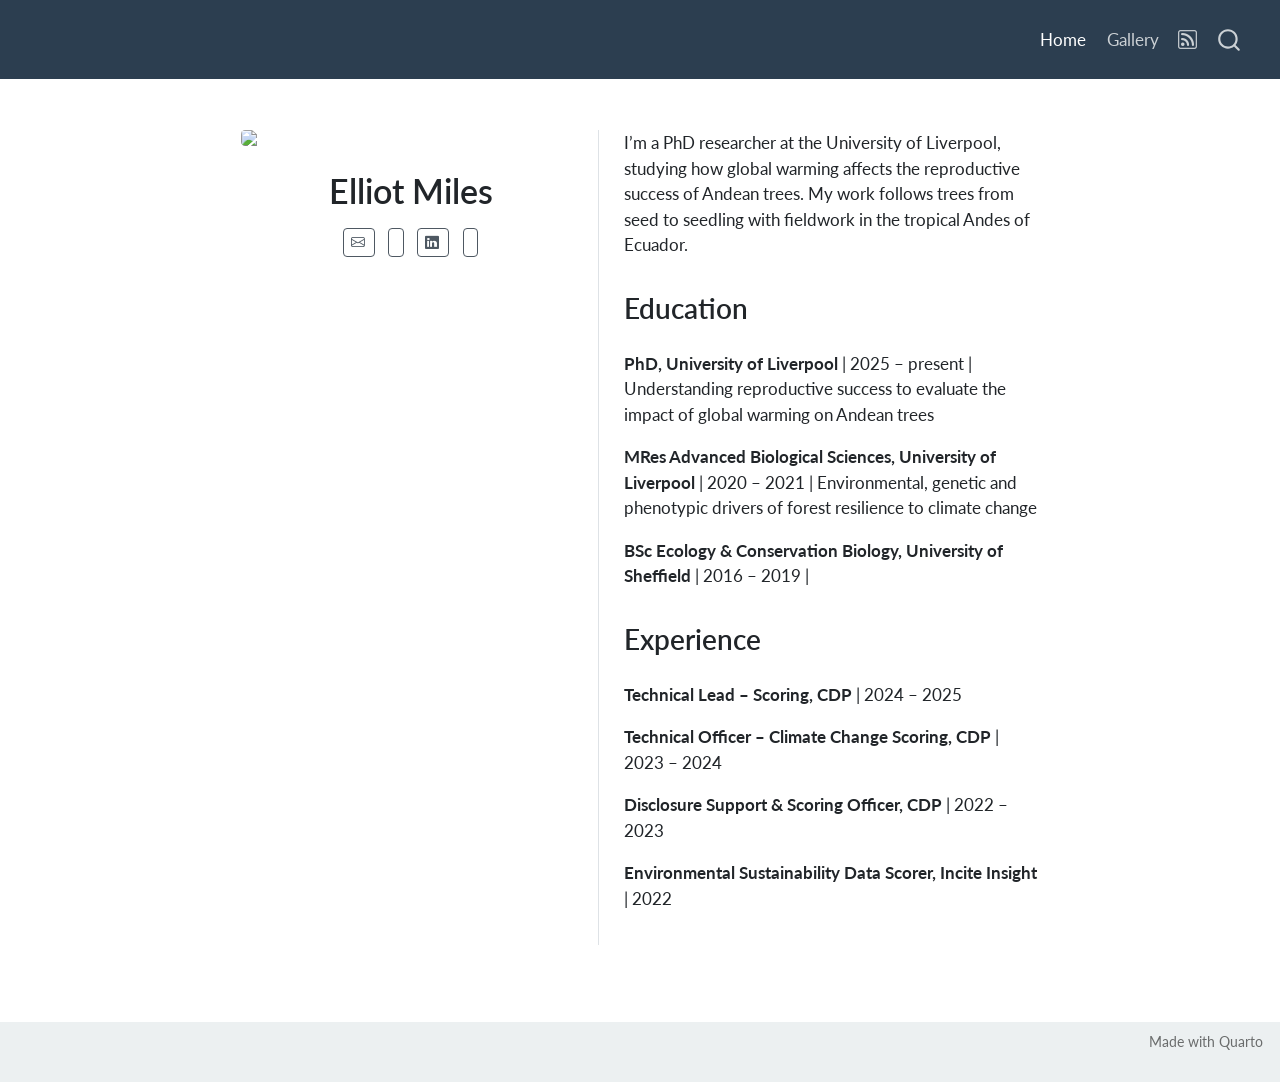
==== commit 5a34388e: "Built site for gh-pages" ====
--- a/index.html
+++ b/index.html
@@ -7,7 +7,7 @@
 <meta name="viewport" content="width=device-width, initial-scale=1.0, user-scalable=yes">
 
 
-<title>Finley Malloc – My website</title>
+<title>Elliot Miles</title>
 <style>
 /* Default styles provided by pandoc.
 ** See https://pandoc.org/MANUAL.html#variables-for-html for config info.
@@ -45,7 +45,7 @@
 <link href="site_libs/quarto-html/quarto-syntax-highlighting-63b5708e65d6cd79cd7618c58d0c21e7.css" rel="stylesheet" id="quarto-text-highlighting-styles">
 <script src="site_libs/bootstrap/bootstrap.min.js"></script>
 <link href="site_libs/bootstrap/bootstrap-icons.css" rel="stylesheet">
-<link href="site_libs/bootstrap/bootstrap-729a1128213b96581df73db3fffacd4e.min.css" rel="stylesheet" append-hash="true" id="quarto-bootstrap" data-mode="light">
+<link href="site_libs/bootstrap/bootstrap-8af029a779f9b9d9d5376f5a45286f89.min.css" rel="stylesheet" append-hash="true" id="quarto-bootstrap" data-mode="light">
 <script src="site_libs/quarto-contrib/iconify-2.1.0/iconify-icon.min.js"></script>
 <script id="quarto-search-options" type="application/json">{
   "location": "navbar",
@@ -77,11 +77,10 @@
 
 
 <link rel="stylesheet" href="styles.css">
-<meta property="og:title" content="Finley Malloc – My website">
-<meta property="og:description" content="I am a scientist">
-<meta property="og:site_name" content="My website">
-<meta name="twitter:title" content="Finley Malloc – My website">
-<meta name="twitter:description" content="I am a scientist">
+<meta property="og:title" content="Elliot Miles">
+<meta property="og:description" content="">
+<meta name="twitter:title" content="Elliot Miles">
+<meta name="twitter:description" content="">
 <meta name="twitter:card" content="summary">
 </head>
 
@@ -91,11 +90,6 @@
   <header id="quarto-header" class="headroom fixed-top">
     <nav class="navbar navbar-expand-lg " data-bs-theme="dark" aria-label="Site">
       <div class="navbar-container container-fluid">
-      <div class="navbar-brand-container mx-auto">
-    <a class="navbar-brand" href="./index.html">
-    <span class="navbar-title">My website</span>
-    </a>
-  </div>
           <button class="navbar-toggler" type="button" data-bs-toggle="collapse" data-bs-target="#navbarCollapse" aria-controls="navbarCollapse" aria-expanded="false" aria-label="Toggle navigation" onclick="if (window.quartoToggleHeadroom) { window.quartoToggleHeadroom(); }">
   <span class="navbar-toggler-icon"></span>
 </button>
@@ -106,16 +100,8 @@
 <span class="menu-text">Home</span></a>
   </li>  
   <li class="nav-item">
-    <a class="nav-link" href="./Projects.html"> 
-<span class="menu-text">Projects</span></a>
-  </li>  
-  <li class="nav-item">
-    <a class="nav-link" href="./Publications.html"> 
-<span class="menu-text">Publications</span></a>
-  </li>  
-  <li class="nav-item">
-    <a class="nav-link" href="./Blog.html"> 
-<span class="menu-text">Blog</span></a>
+    <a class="nav-link" href="./gallery.html"> 
+<span class="menu-text">Gallery</span></a>
   </li>  
   <li class="nav-item compact">
     <a class="nav-link" href="./index.xml"> <i class="bi bi-rss" role="img">
@@ -138,57 +124,46 @@
 <!-- main -->
 <div class="quarto-about-trestles">
   <div class="about-entity">
-    <img src="avatar.jpg" class="about-image
+    <img src="elliot.jpg" class="about-image
   rounded " style="width: 20em;">
 <header id="title-block-header" class="quarto-title-block default">
 <div class="quarto-title">
-<h1 class="title">Finley Malloc</h1>
+<h1 class="title">Elliot Miles</h1>
 </div>
 <div class="quarto-title-meta">
   </div>
 </header>
     <div class="about-links">
-  <a href="mailto: test@example.com" class="about-link" rel="" target="">
+  <a href="mailto: elliot.miles@liverpool.ac.uk" class="about-link" rel="" target="">
     <i class="bi bi-envelope"></i>
      <span class="about-link-text"></span>
   </a>
-  <a href="https://joinmastodon.org" class="about-link" rel="" target="">
-    <i class="bi bi-mastodon"></i>
-     <span class="about-link-text"></span>
-  </a>
-  <a href="https://bsky.app" class="about-link" rel="" target="">
+  <a href="https://bsky.app/profile/elliotmiles.bsky.social" class="about-link" rel="" target="">
      <span class="about-link-text"><iconify-icon role="img" inline="" icon="fa6-brands:bluesky" aria-label="Icon bluesky from fa6-brands Iconify.design set." title="BlueSky"></iconify-icon></span>
   </a>
-  <a href="https://x.com" class="about-link" rel="" target="">
-     <span class="about-link-text"><iconify-icon role="img" inline="" icon="fa6-brands:x-twitter" aria-label="Icon x-twitter from fa6-brands Iconify.design set." title="Twitter"></iconify-icon></span>
-  </a>
-  <a href="https://github.com" class="about-link" rel="" target="">
-    <i class="bi bi-github"></i>
-     <span class="about-link-text"></span>
-  </a>
-  <a href="https://linkedin.com/" class="about-link" rel="" target="">
+  <a href="https://www.linkedin.com/in/elliot-miles-2863a1159/" class="about-link" rel="" target="">
     <i class="bi bi-linkedin"></i>
      <span class="about-link-text"></span>
   </a>
-  <a href="https://scholar.google.com" class="about-link" rel="" target="">
-     <span class="about-link-text"><iconify-icon role="img" inline="" icon="academicons:google-scholar-square" style="font-size: 1.2em;" aria-label="Icon google-scholar-square from academicons Iconify.design set." title="Scholar"></iconify-icon></span>
-  </a>
-  <a href="https://orcid.org/" class="about-link" rel="" target="">
+  <a href="https://orcid.org/0009-0008-8285-2704" class="about-link" rel="" target="">
      <span class="about-link-text"><iconify-icon role="img" inline="" icon="fa6-brands:orcid" style="font-size: 1.2em;" aria-label="Icon orcid from fa6-brands Iconify.design set." title="ORCID"></iconify-icon></span>
   </a>
 </div>
   </div>
   <div class="about-contents"><main class="content" id="quarto-document-content" tabindex="-1">
-<p>Finley Malloc is the Chief Data Scientist at Wengo Analytics. When not innovating on data platforms, Finley enjoys spending time unicycling and playing with her pet iguana.</p>
+<p>I’m a PhD researcher at the University of Liverpool, studying how global warming affects the reproductive success of Andean trees. My work follows trees from seed to seedling with fieldwork in the tropical Andes of Ecuador.</p>
 <section id="education" class="level2">
 <h2 data-anchor-id="education">Education</h2>
-<p>University of California, San Diego | San Diego, CA PhD in Mathematics | Sept 2011 - June 2015</p>
-<p>Macalester College | St.&nbsp;Paul MA B.A in Economics | Sept 2007 - June 2011</p>
+<p><strong>PhD, University of Liverpool</strong> | 2025 – present | Understanding reproductive success to evaluate the impact of global warming on Andean trees</p>
+<p><strong>MRes Advanced Biological Sciences, University of Liverpool</strong> | 2020 – 2021 | Environmental, genetic and phenotypic drivers of forest resilience to climate change</p>
+<p><strong>BSc Ecology &amp; Conservation Biology, University of Sheffield</strong> | 2016 – 2019 |</p>
 </section>
 <section id="experience" class="level2">
 <h2 data-anchor-id="experience">Experience</h2>
-<p>Wengo Analytics | Head Data Scientist | April 2018 - present</p>
-<p>GeoScynce | Chief Analyst | Spet 2012 - April 2018</p>
+<p><strong>Technical Lead – Scoring, CDP</strong> | 2024 – 2025</p>
+<p><strong>Technical Officer – Climate Change Scoring, CDP</strong> | 2023 – 2024</p>
+<p><strong>Disclosure Support &amp; Scoring Officer, CDP</strong> | 2022 – 2023</p>
+<p><strong>Environmental Sustainability Data Scorer, Incite Insight</strong> | 2022</p>
 
 
 </section>
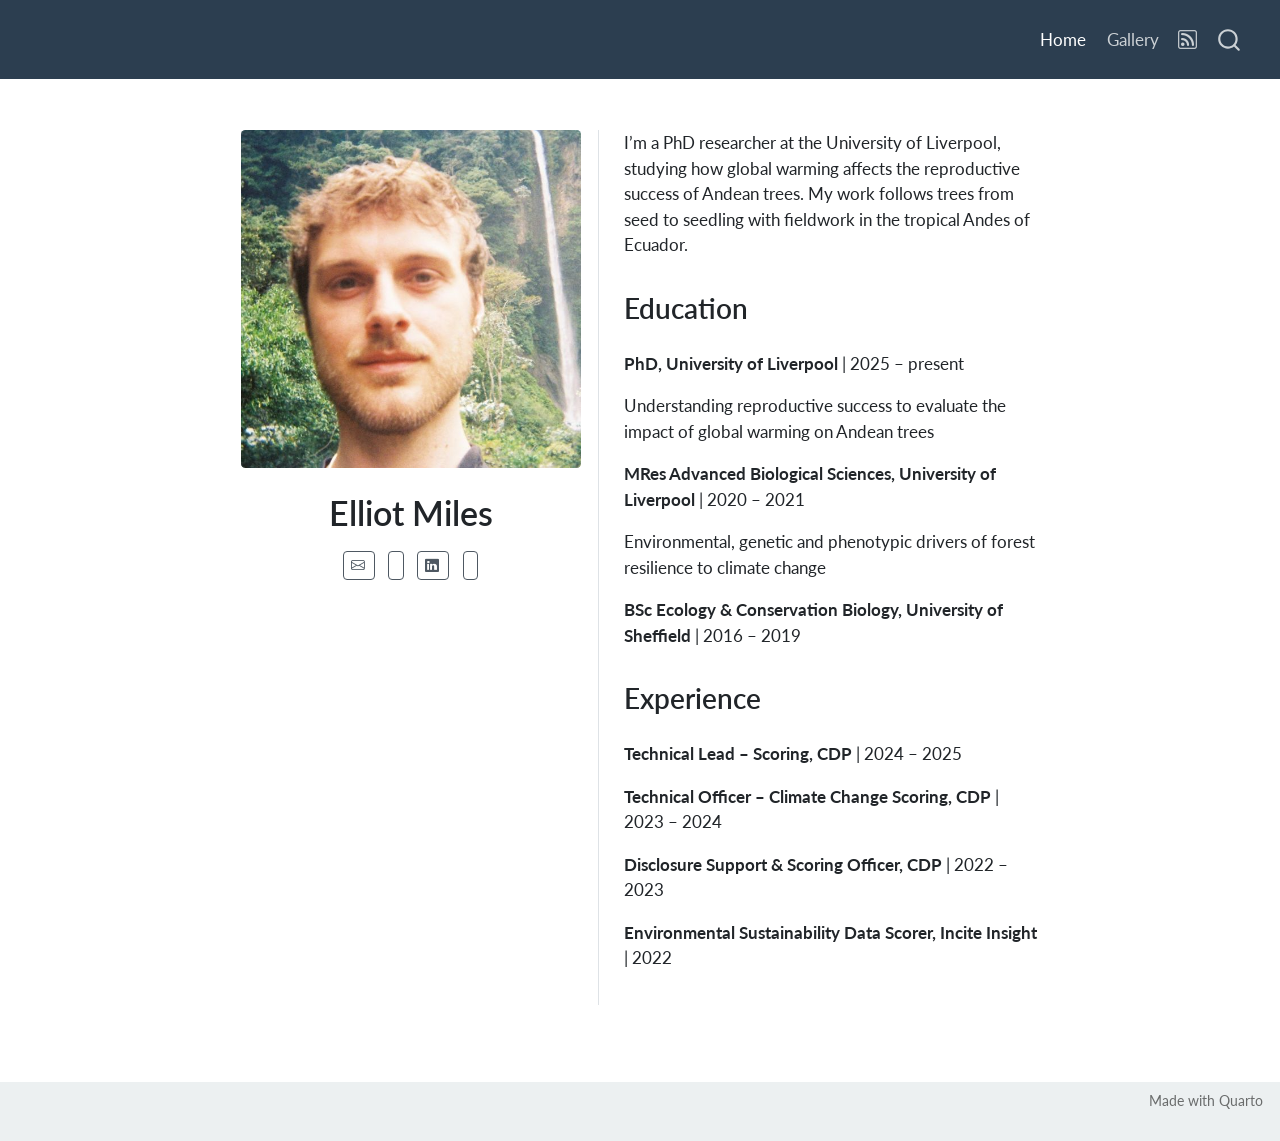
==== commit 38457b0e: "Built site for gh-pages" ====
--- a/index.html
+++ b/index.html
@@ -45,7 +45,7 @@
 <link href="site_libs/quarto-html/quarto-syntax-highlighting-63b5708e65d6cd79cd7618c58d0c21e7.css" rel="stylesheet" id="quarto-text-highlighting-styles">
 <script src="site_libs/bootstrap/bootstrap.min.js"></script>
 <link href="site_libs/bootstrap/bootstrap-icons.css" rel="stylesheet">
-<link href="site_libs/bootstrap/bootstrap-8af029a779f9b9d9d5376f5a45286f89.min.css" rel="stylesheet" append-hash="true" id="quarto-bootstrap" data-mode="light">
+<link href="site_libs/bootstrap/bootstrap-729a1128213b96581df73db3fffacd4e.min.css" rel="stylesheet" append-hash="true" id="quarto-bootstrap" data-mode="light">
 <script src="site_libs/quarto-contrib/iconify-2.1.0/iconify-icon.min.js"></script>
 <script id="quarto-search-options" type="application/json">{
   "location": "navbar",
@@ -124,7 +124,7 @@
 <!-- main -->
 <div class="quarto-about-trestles">
   <div class="about-entity">
-    <img src="elliot.jpg" class="about-image
+    <img src="elliot.JPG" class="about-image
   rounded " style="width: 20em;">
 <header id="title-block-header" class="quarto-title-block default">
 <div class="quarto-title">
@@ -154,9 +154,11 @@
 <p>I’m a PhD researcher at the University of Liverpool, studying how global warming affects the reproductive success of Andean trees. My work follows trees from seed to seedling with fieldwork in the tropical Andes of Ecuador.</p>
 <section id="education" class="level2">
 <h2 data-anchor-id="education">Education</h2>
-<p><strong>PhD, University of Liverpool</strong> | 2025 – present | Understanding reproductive success to evaluate the impact of global warming on Andean trees</p>
-<p><strong>MRes Advanced Biological Sciences, University of Liverpool</strong> | 2020 – 2021 | Environmental, genetic and phenotypic drivers of forest resilience to climate change</p>
-<p><strong>BSc Ecology &amp; Conservation Biology, University of Sheffield</strong> | 2016 – 2019 |</p>
+<p><strong>PhD, University of Liverpool</strong> | 2025 – present</p>
+<p>Understanding reproductive success to evaluate the impact of global warming on Andean trees</p>
+<p><strong>MRes Advanced Biological Sciences, University of Liverpool</strong> | 2020 – 2021</p>
+<p>Environmental, genetic and phenotypic drivers of forest resilience to climate change</p>
+<p><strong>BSc Ecology &amp; Conservation Biology, University of Sheffield</strong> | 2016 – 2019</p>
 </section>
 <section id="experience" class="level2">
 <h2 data-anchor-id="experience">Experience</h2>
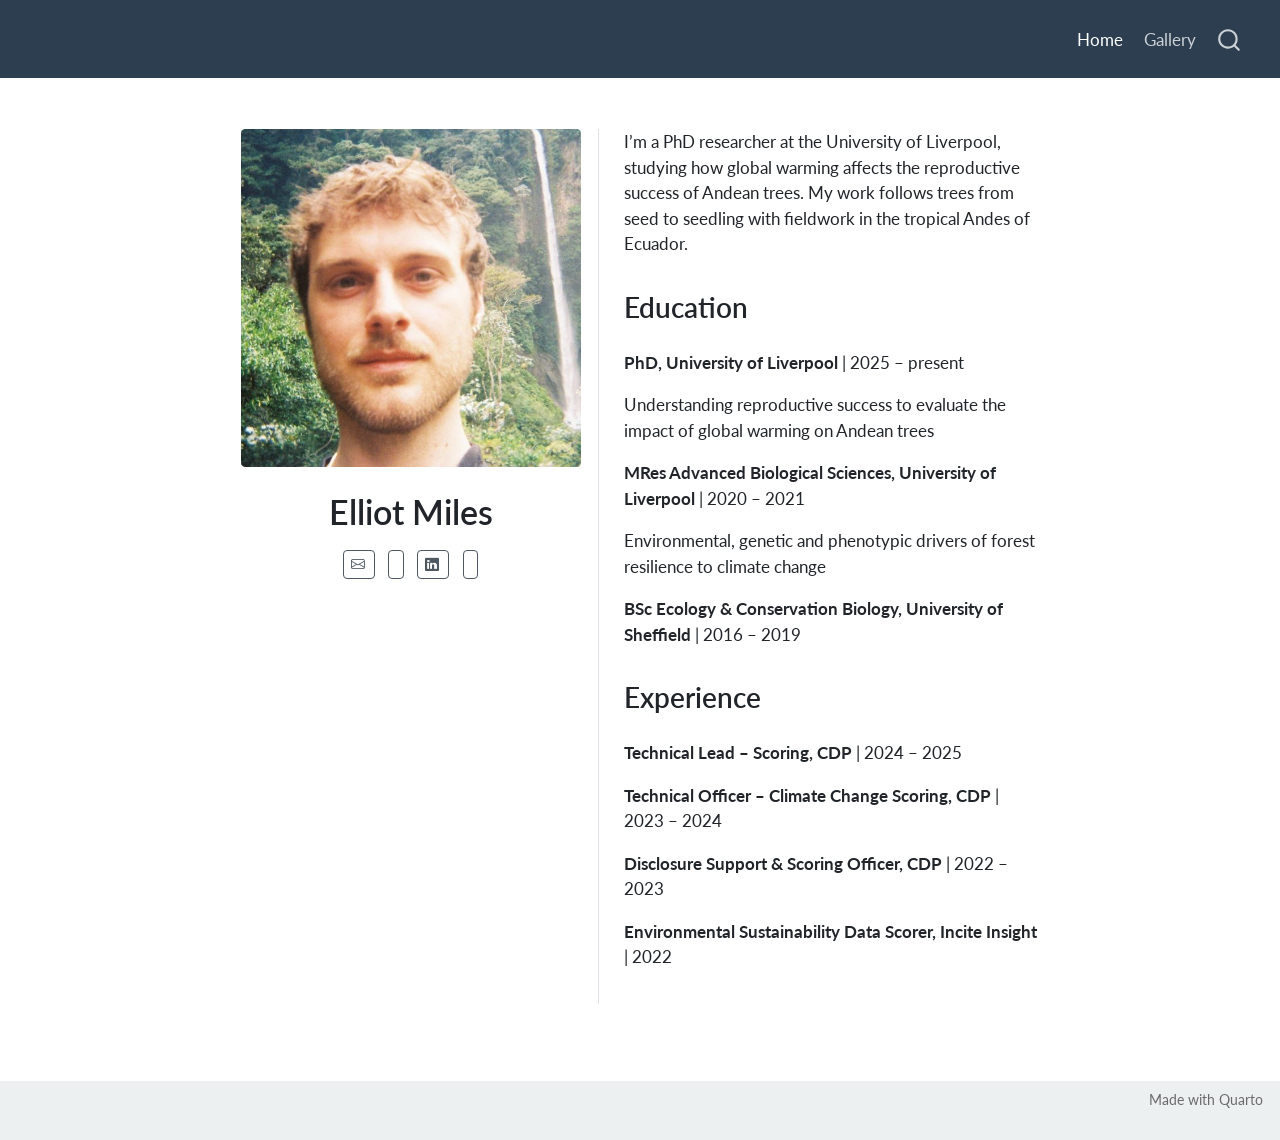
==== commit 6e2191fe: "Built site for gh-pages" ====
--- a/index.html
+++ b/index.html
@@ -45,7 +45,7 @@
 <link href="site_libs/quarto-html/quarto-syntax-highlighting-63b5708e65d6cd79cd7618c58d0c21e7.css" rel="stylesheet" id="quarto-text-highlighting-styles">
 <script src="site_libs/bootstrap/bootstrap.min.js"></script>
 <link href="site_libs/bootstrap/bootstrap-icons.css" rel="stylesheet">
-<link href="site_libs/bootstrap/bootstrap-729a1128213b96581df73db3fffacd4e.min.css" rel="stylesheet" append-hash="true" id="quarto-bootstrap" data-mode="light">
+<link href="site_libs/bootstrap/bootstrap-6f8edef2d98f44ed6a48d0c9b9faa987.min.css" rel="stylesheet" append-hash="true" id="quarto-bootstrap" data-mode="light">
 <script src="site_libs/quarto-contrib/iconify-2.1.0/iconify-icon.min.js"></script>
 <script id="quarto-search-options" type="application/json">{
   "location": "navbar",
@@ -102,11 +102,6 @@
   <li class="nav-item">
     <a class="nav-link" href="./gallery.html"> 
 <span class="menu-text">Gallery</span></a>
-  </li>  
-  <li class="nav-item compact">
-    <a class="nav-link" href="./index.xml"> <i class="bi bi-rss" role="img">
-</i> 
-<span class="menu-text"></span></a>
   </li>  
 </ul>
           </div> <!-- /navcollapse -->
